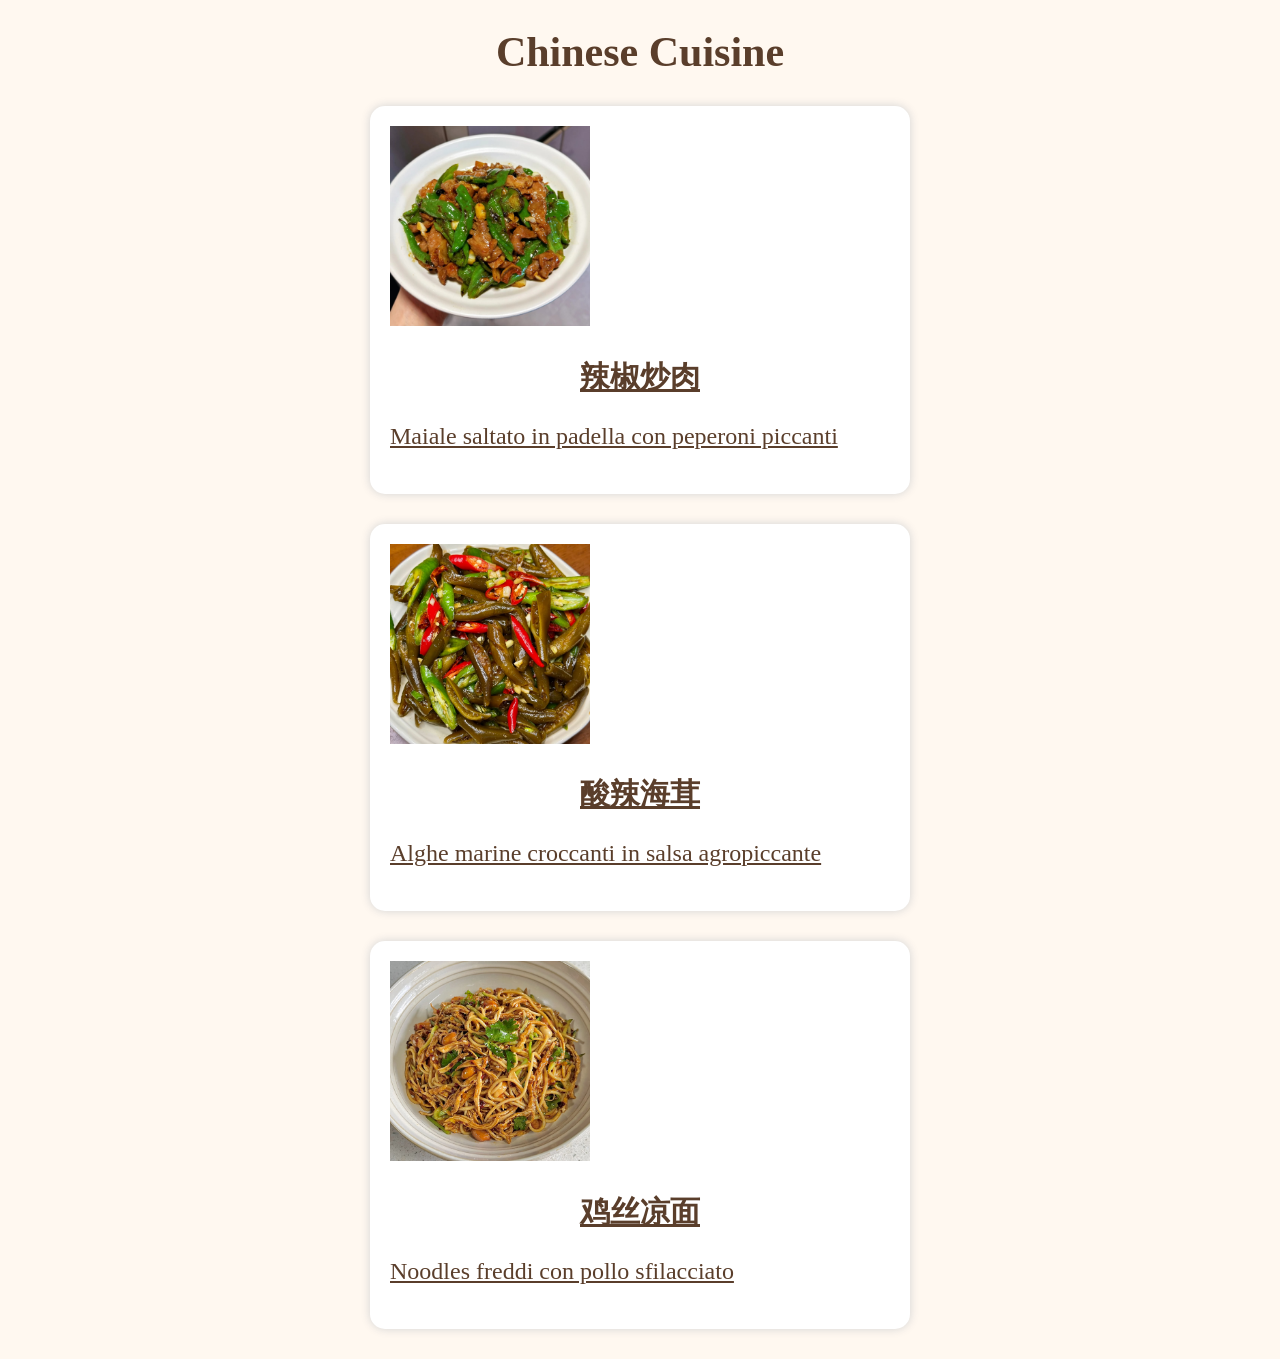
==== chinese.html @ 7a636470 "First version of Cookbook" ====
<!DOCTYPE html>
<html>
<head>
    <title>Chinese Cuisine</title>
    <link rel="stylesheet" href="css/style.css">
</head>
<body>
    <h1>Chinese Cuisine</h1>
    <div id="recipe-list">
</div>

  
  

   
<script src="js/recipes-card.js"></script>
   
</body>
</html>
---- css/style.css ----
body{
    background-color: #FFF8F0;
}

h1{
    text-align: center;
    font-size: 42px;
    color: #5A3E2B;
}
h2{
    text-align: center;
    font-size: 30px;
    color: #5A3E2B;
}
.recipe-card{
    background-color: white;
    width: 500px;
    padding:20px;
    border-radius:15px;
    box-shadow: 0 0 10px lightgray;
    margin:30px auto;
}
.recipe-card img{
    width:40%;
}   
.recipe-info{
    width:60%;
}
a{  font-size: 24px;
    color: #5A3E2B;
    
}
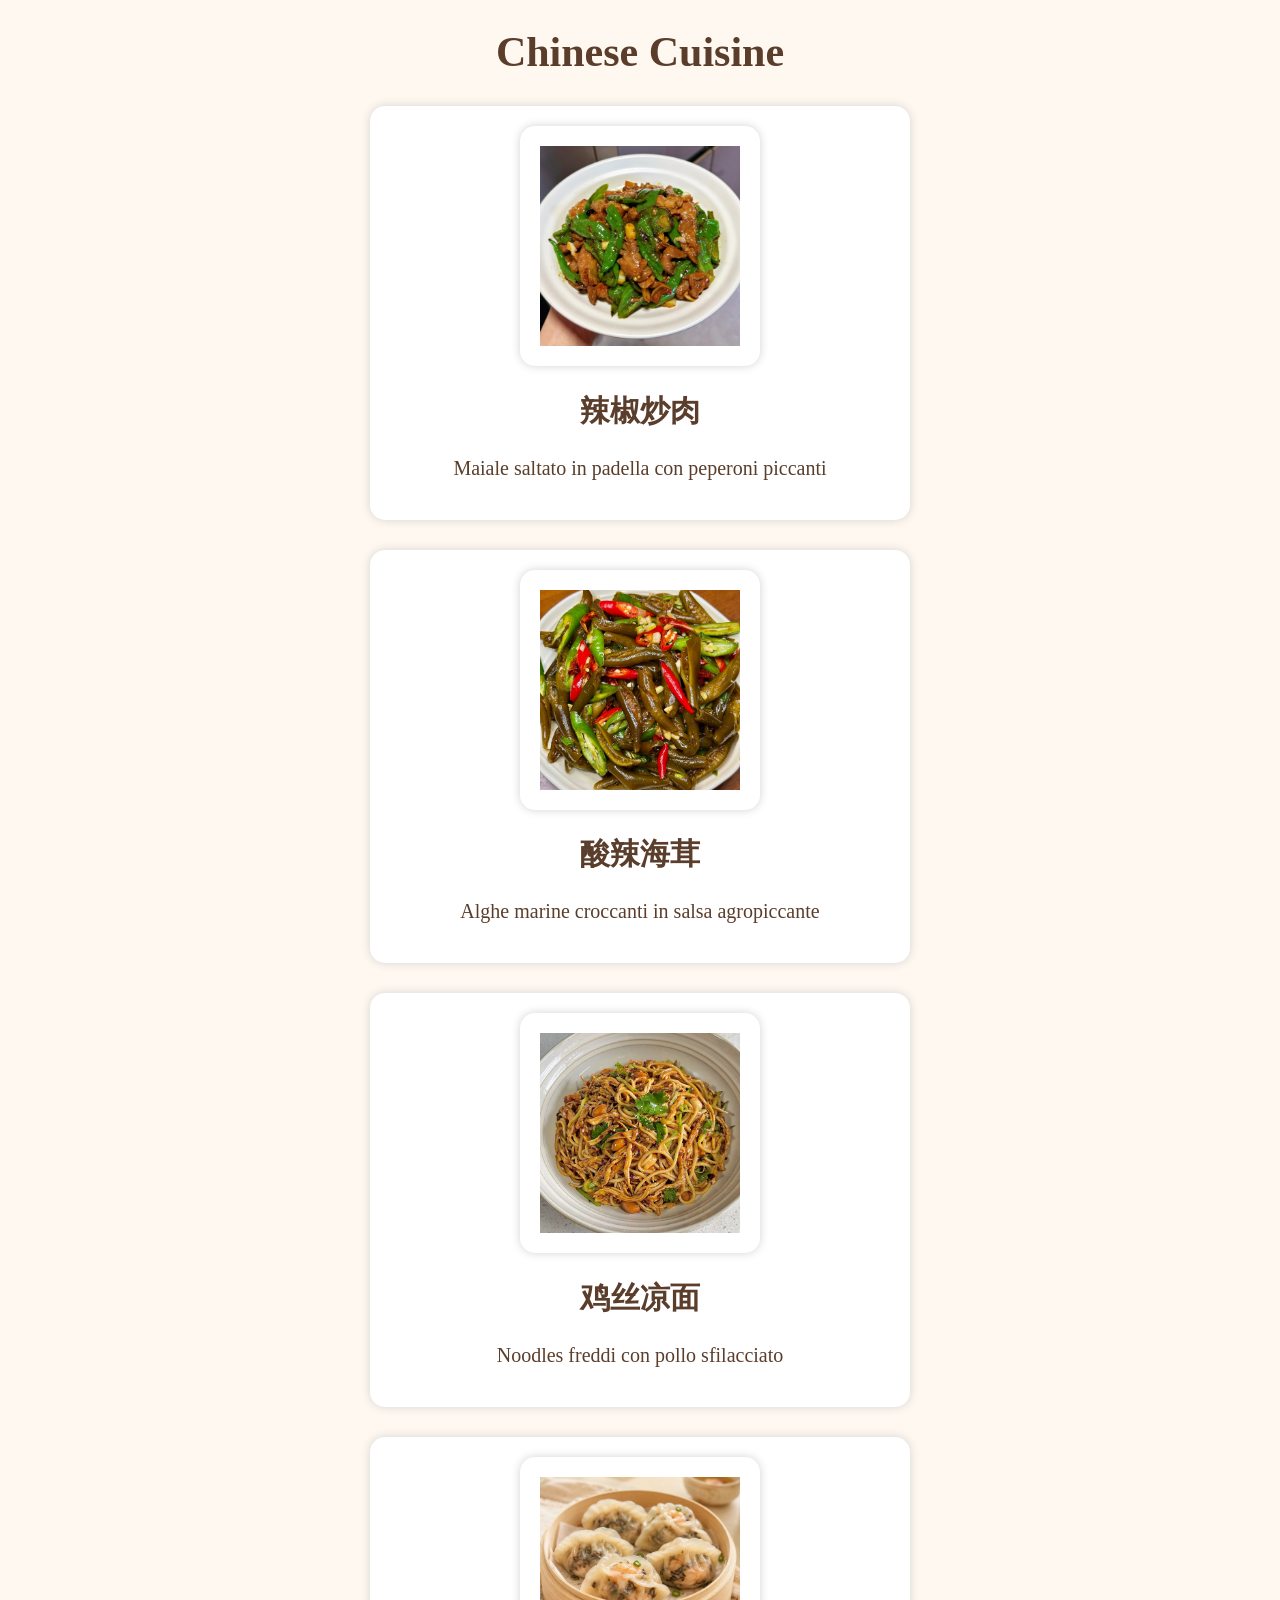
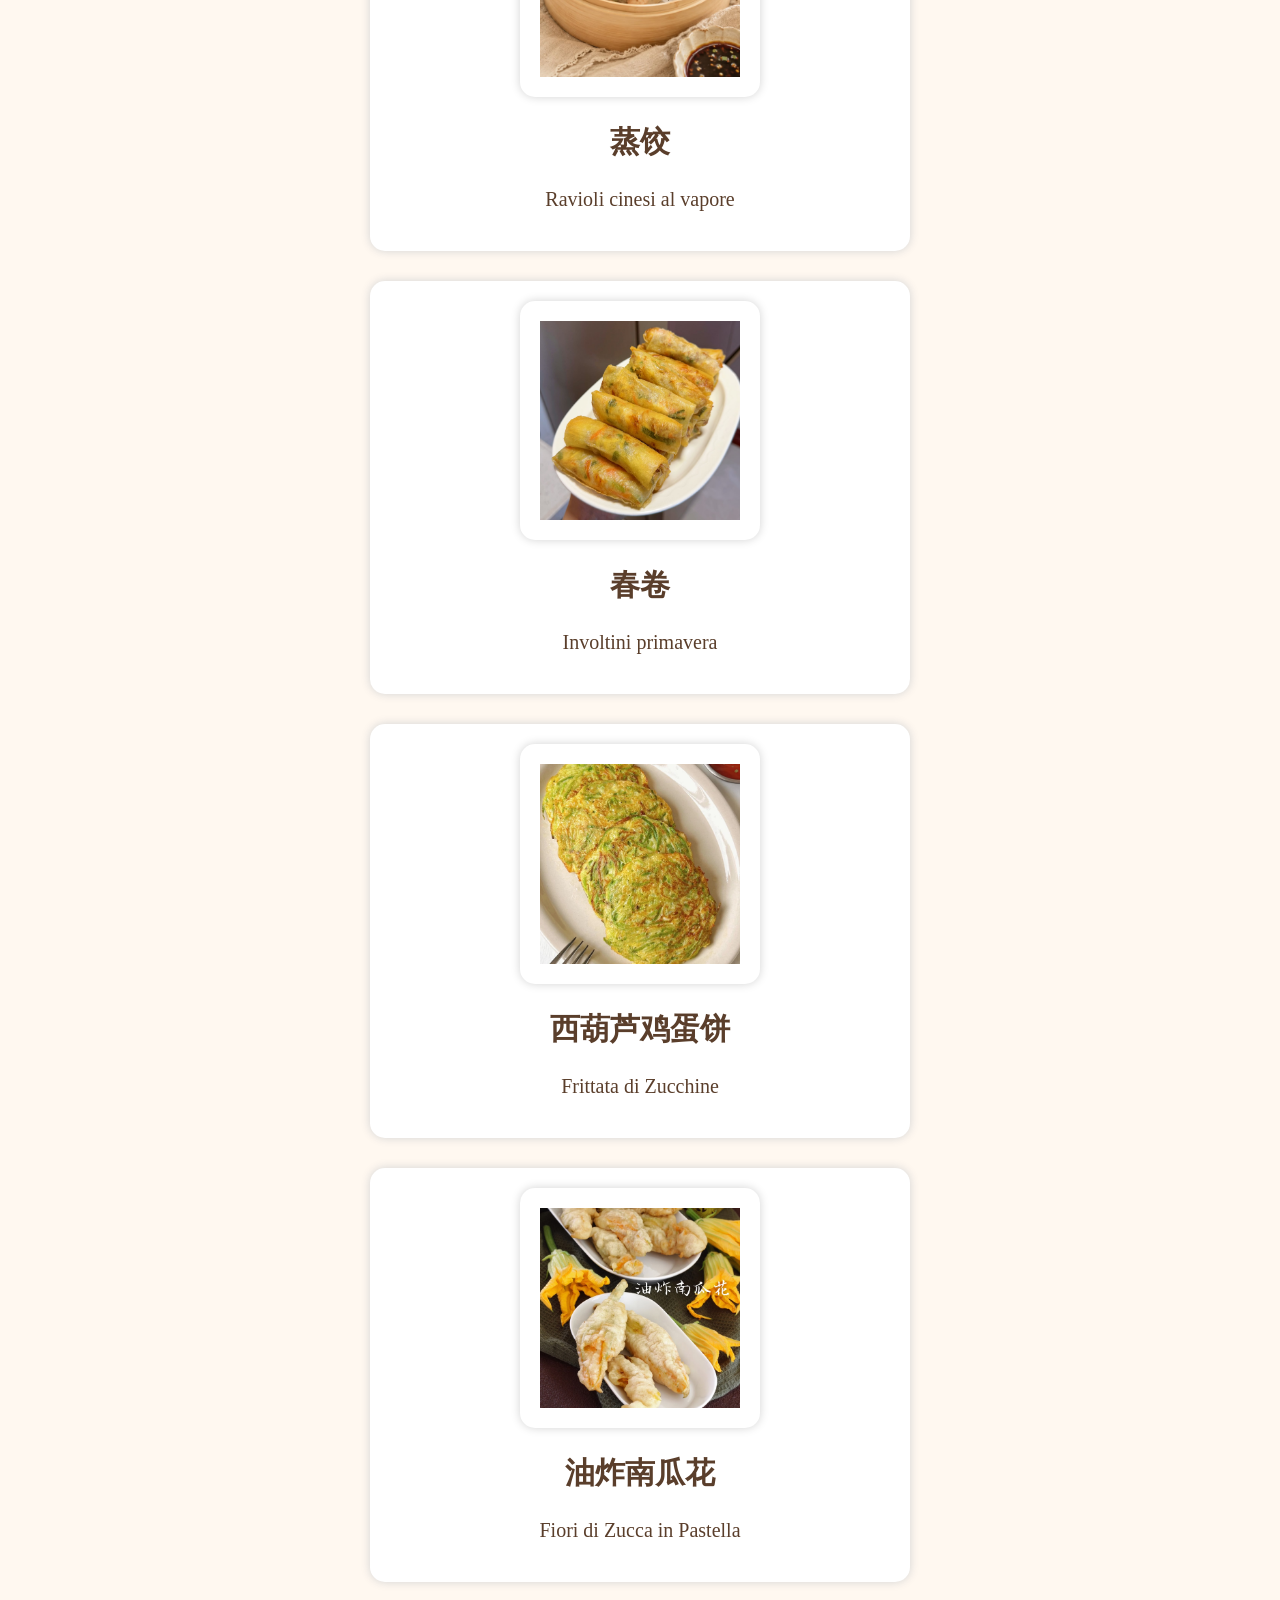
==== commit 17e90da7: "1.0" ====
--- a/chinese.html
+++ b/chinese.html
@@ -4,7 +4,7 @@
     <title>Chinese Cuisine</title>
     <link rel="stylesheet" href="css/style.css">
 </head>
-<body>
+<body data-category="chinese">
     <h1>Chinese Cuisine</h1>
     <div id="recipe-list">
 </div>
--- a/css/style.css
+++ b/css/style.css
@@ -28,5 +28,49 @@
 }
 a{  font-size: 24px;
     color: #5A3E2B;
+    text-decoration: none;
     
+}
+.button{
+    display: inline-block;
+    padding: 10px 20px;
+    margin: 10px;
+    background-color: #5A3E2B;
+    color: white;
+    text-decoration: none;
+    border-radius: 5px;
+}
+.button-group{
+    display: flex;
+    justify-content: center;  
+    gap: 20px;                 
+    margin-top: 30px;
+}
+div#recipe-list{
+    text-align: center;
+    flex-wrap: wrap;
+    justify-content: center;
+}
+.recipe-card img{
+    width: 40%;
+    display: block;
+    margin: 0 auto;
+    border-radius: 15px;
+}
+ul{
+    text-align: center;
+    list-style-type: none;
+    padding: 0;
+}
+p{
+    text-align: center;
+    font-size: 20px;
+}
+img{display: block;
+    width: 10%;
+    margin: 0 auto;
+    padding: 20px;
+    background-color: white;
+    border-radius: 15px;
+    box-shadow: 0 0 10px lightgray;
 }
